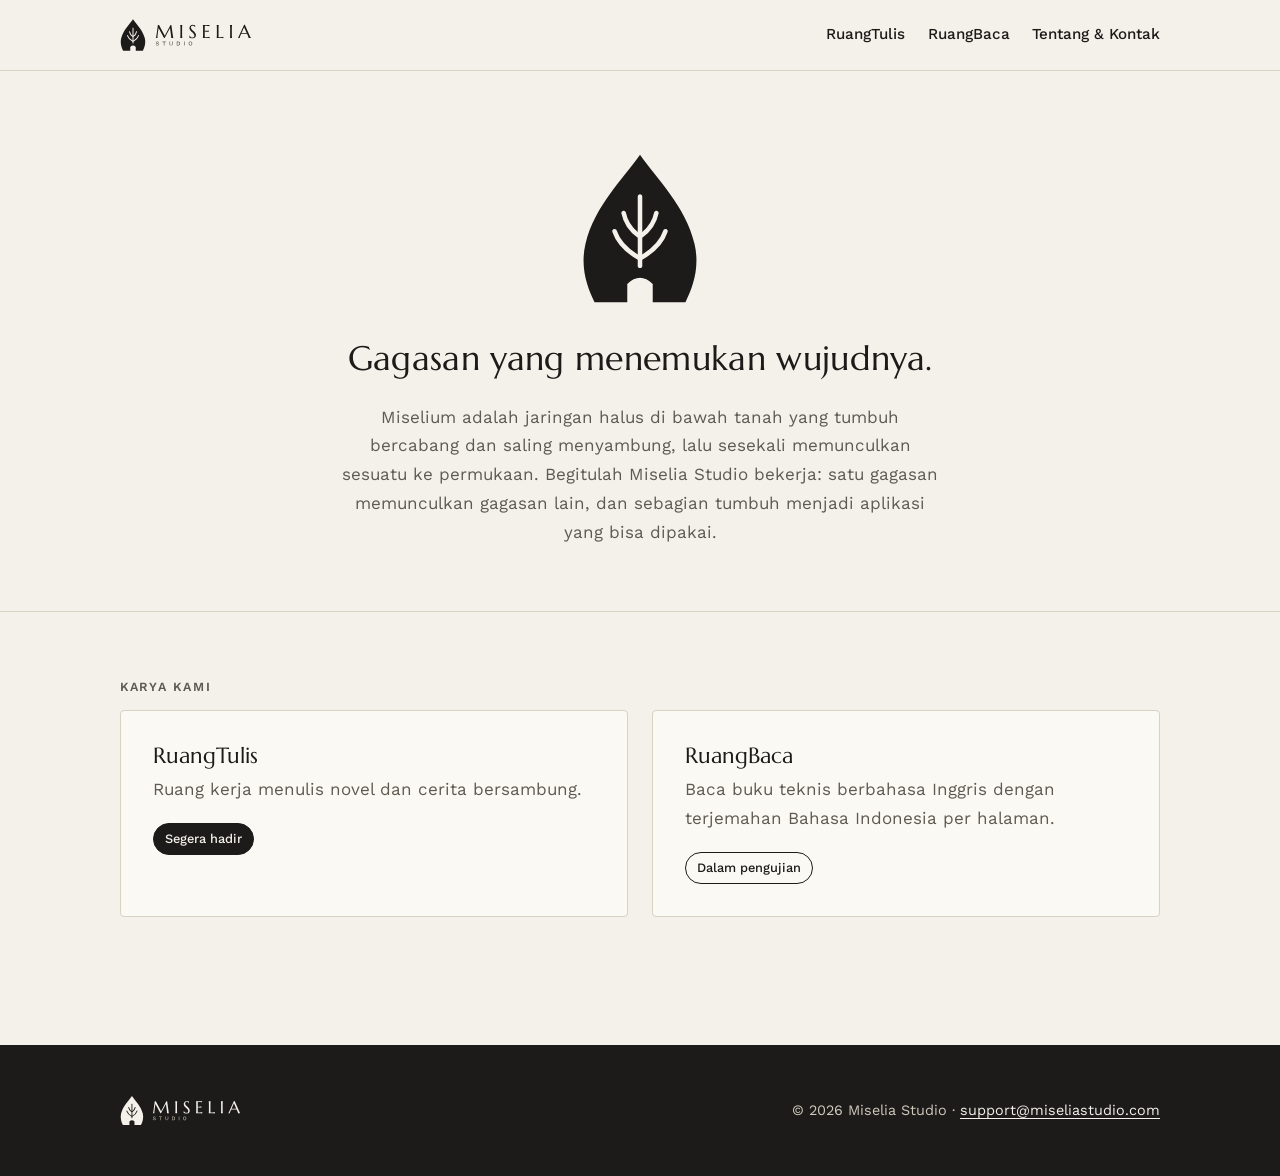
==== index.html @ 18ff838f "Website Miselia Studio (awal) Co-Authored-By: Claude Opus 5.5 <noreply@anthropic.com> Claude-Session" ====
<!DOCTYPE html>
<html lang="id">
<head>
<meta charset="utf-8">
<meta name="viewport" content="width=device-width, initial-scale=1">
<title>Miselia Studio</title>
<meta name="description" content="Studio independen yang membuat aplikasi untuk pengguna berbahasa Indonesia.">
<meta property="og:title" content="Miselia Studio">
<meta property="og:description" content="Studio independen yang membuat aplikasi untuk pengguna berbahasa Indonesia.">
<meta name="theme-color" content="#F4F1EA">
<link rel="icon" type="image/svg+xml" href="assets/logo/miselia-simbol-kecil-hitam.svg">
<link rel="icon" type="image/png" href="assets/logo/miselia-simbol-kecil-hitam.png">
<link rel="preload" href="assets/font/marcellus-latin-400-normal.woff2" as="font" type="font/woff2" crossorigin>
<link rel="stylesheet" href="assets/gaya.css">
</head>
<body>
<header class="kepala"><div class="wadah">
<a class="logo" href="./" aria-label="Miselia Studio, beranda"><img src="assets/logo/miselia-logo-horizontal-hitam.svg" alt="Miselia Studio" width="168" height="48"></a>
<nav class="nav" aria-label="Utama"><a href="ruangtulis/">RuangTulis</a><a href="ruangbaca/">RuangBaca</a><a href="tentang/">Tentang & Kontak</a></nav>
</div></header>
<main>

<section class="pahlawan"><div class="wadah">
<img class="simbol" src="assets/logo/miselia-simbol-hitam.svg" alt="" width="155" height="200">
<h1 class="slogan">Gagasan yang menemukan wujudnya.</h1>
<p class="makna">Miselium adalah jaringan halus di bawah tanah yang tumbuh bercabang dan saling menyambung, lalu sesekali memunculkan sesuatu ke permukaan. Begitulah Miselia Studio bekerja: satu gagasan memunculkan gagasan lain, dan sebagian tumbuh menjadi aplikasi yang bisa dipakai.</p>
</div></section>
<section class="bagian"><div class="wadah">
<p class="label">Karya kami</p>
<div class="kartu-grid">
<a class="kartu" href="ruangtulis/">
<h3>RuangTulis</h3>
<p>Ruang kerja menulis novel dan cerita bersambung.</p>
<span class="lencana gelap">Segera hadir</span>
</a>
<a class="kartu" href="ruangbaca/">
<h3>RuangBaca</h3>
<p>Baca buku teknis berbahasa Inggris dengan terjemahan Bahasa Indonesia per halaman.</p>
<span class="lencana">Dalam pengujian</span>
</a>
</div>
</div></section>

</main>
<footer class="kaki"><div class="wadah">
<img src="assets/logo/miselia-logo-horizontal-putih.svg" alt="Miselia Studio" width="154" height="44">
<p>© 2026 Miselia Studio · <a href="mailto:support@miseliastudio.com">support@miseliastudio.com</a></p>
</div></footer>
</body>
</html>
---- assets/gaya.css ----
@font-face{font-family:"Marcellus";src:url("font/marcellus-latin-400-normal.woff2") format("woff2");font-weight:400;font-display:swap}
@font-face{font-family:"Work Sans";src:url("font/work-sans-latin-400-normal.woff2") format("woff2");font-weight:400;font-display:swap}
@font-face{font-family:"Work Sans";src:url("font/work-sans-latin-500-normal.woff2") format("woff2");font-weight:500;font-display:swap}
@font-face{font-family:"Work Sans";src:url("font/work-sans-latin-600-normal.woff2") format("woff2");font-weight:600;font-display:swap}

:root{
  --arang:#1C1B19; --krem:#F4F1EA; --abu:#5E5A52;
  --krem-tua:#E9E4D8; --garis:#D8D2C4;
  --lebar:68rem;
}
*{box-sizing:border-box}
html{-webkit-text-size-adjust:100%}
body{margin:0;background:var(--krem);color:var(--arang);font:400 1.0625rem/1.7 "Work Sans",system-ui,sans-serif}
img{max-width:100%;height:auto;display:block}
a{color:inherit;text-decoration-thickness:1px;text-underline-offset:.2em}
a:hover{color:var(--abu)}
h1,h2,h3{font-family:"Marcellus",Georgia,serif;font-weight:400;line-height:1.2;margin:0 0 .6em}
h1{font-size:clamp(2.2rem,5vw,3.4rem);letter-spacing:.01em}
h2{font-size:clamp(1.6rem,3.2vw,2.2rem)}
h3{font-size:1.35rem}
p{margin:0 0 1em}
.wadah{max-width:var(--lebar);margin:0 auto;padding:0 1.5rem}
.sempit{max-width:42rem}

/* kepala */
.kepala{border-bottom:1px solid var(--garis)}
.kepala .wadah{display:flex;align-items:center;justify-content:space-between;gap:1rem;padding-top:1rem;padding-bottom:1rem;flex-wrap:wrap}
.kepala .logo img{height:2.4rem;width:auto}
.nav{display:flex;gap:1.4rem;flex-wrap:wrap;font-size:.95rem;font-weight:500}
.nav a{text-decoration:none;padding:.2rem 0;border-bottom:1px solid transparent}
.nav a:hover,.nav a[aria-current=page]{border-color:var(--arang);color:var(--arang)}

/* pahlawan beranda */
.pahlawan{padding:5rem 0 4rem;text-align:center}
.pahlawan .simbol{width:7.5rem;margin:0 auto 2rem}
.pahlawan .slogan{font-family:"Marcellus",Georgia,serif;font-size:clamp(1.5rem,3.4vw,2.1rem);margin:0 auto 1.5rem;max-width:30ch}
.pahlawan .makna{color:var(--abu);max-width:38rem;margin:0 auto}

/* bagian */
.bagian{padding:4rem 0;border-top:1px solid var(--garis)}
.label{font-size:.78rem;letter-spacing:.14em;text-transform:uppercase;color:var(--abu);font-weight:600;margin-bottom:.8rem}
.kartu-grid{display:grid;grid-template-columns:repeat(auto-fit,minmax(18rem,1fr));gap:1.5rem}
.kartu{display:block;text-decoration:none;background:#FBF9F4;border:1px solid var(--garis);border-radius:4px;padding:2rem;transition:border-color .2s,transform .2s}
.kartu:hover{border-color:var(--arang);color:inherit;transform:translateY(-2px)}
.kartu h3{margin-bottom:.4rem}
.kartu p{color:var(--abu);margin-bottom:1.2rem}
.lencana{display:inline-block;font-size:.8rem;font-weight:500;padding:.25rem .7rem;border:1px solid var(--arang);border-radius:999px}
.lencana.gelap{background:var(--arang);color:var(--krem)}
.panah{font-weight:500;font-size:.95rem}

/* halaman produk */
.produk-kepala{padding:4rem 0 3rem}
.produk-kepala .ikon{width:4.5rem;border-radius:22%;margin-bottom:1.5rem}
.produk-kepala .sub{font-size:1.2rem;color:var(--abu);max-width:40rem}
.dua-kolom{display:grid;grid-template-columns:1fr 1fr;gap:3rem}
@media (max-width:760px){.dua-kolom{grid-template-columns:1fr;gap:2rem}}
.daftar{list-style:none;padding:0;margin:0}
.daftar li{padding:.65rem 0 .65rem 1.6rem;border-bottom:1px solid var(--garis);position:relative}
.daftar li::before{content:"";position:absolute;left:0;top:1.35rem;width:.55rem;height:1px;background:var(--arang)}
.info{background:var(--krem-tua);border-radius:4px;padding:1.75rem 2rem}
.info p:last-child{margin-bottom:0}
.harga{font-family:"Marcellus",Georgia,serif;font-size:1.6rem}
.catatan{font-size:.92rem;color:var(--abu)}

/* galeri */
.galeri{display:flex;gap:1rem;overflow-x:auto;scroll-snap-type:x mandatory;padding-bottom:1rem;-webkit-overflow-scrolling:touch}
.galeri img{flex:0 0 auto;width:13.5rem;border-radius:6px;border:1px solid var(--garis);scroll-snap-align:start}
.galeri:focus{outline:2px solid var(--abu);outline-offset:4px}

.tautan-baris{display:flex;flex-wrap:wrap;gap:.75rem;margin-top:1.5rem}
.tombol{display:inline-block;text-decoration:none;font-weight:500;padding:.7rem 1.3rem;border:1px solid var(--arang);border-radius:3px}
.tombol:hover{background:var(--arang);color:var(--krem)}

/* kaki */
.kaki{background:var(--arang);color:var(--krem);padding:3rem 0;margin-top:4rem}
.kaki .wadah{display:flex;justify-content:space-between;align-items:center;gap:1.5rem;flex-wrap:wrap}
.kaki img{height:2.2rem;width:auto}
.kaki p{margin:0;font-size:.9rem;color:#CFC9BC}
.kaki a{color:var(--krem)}
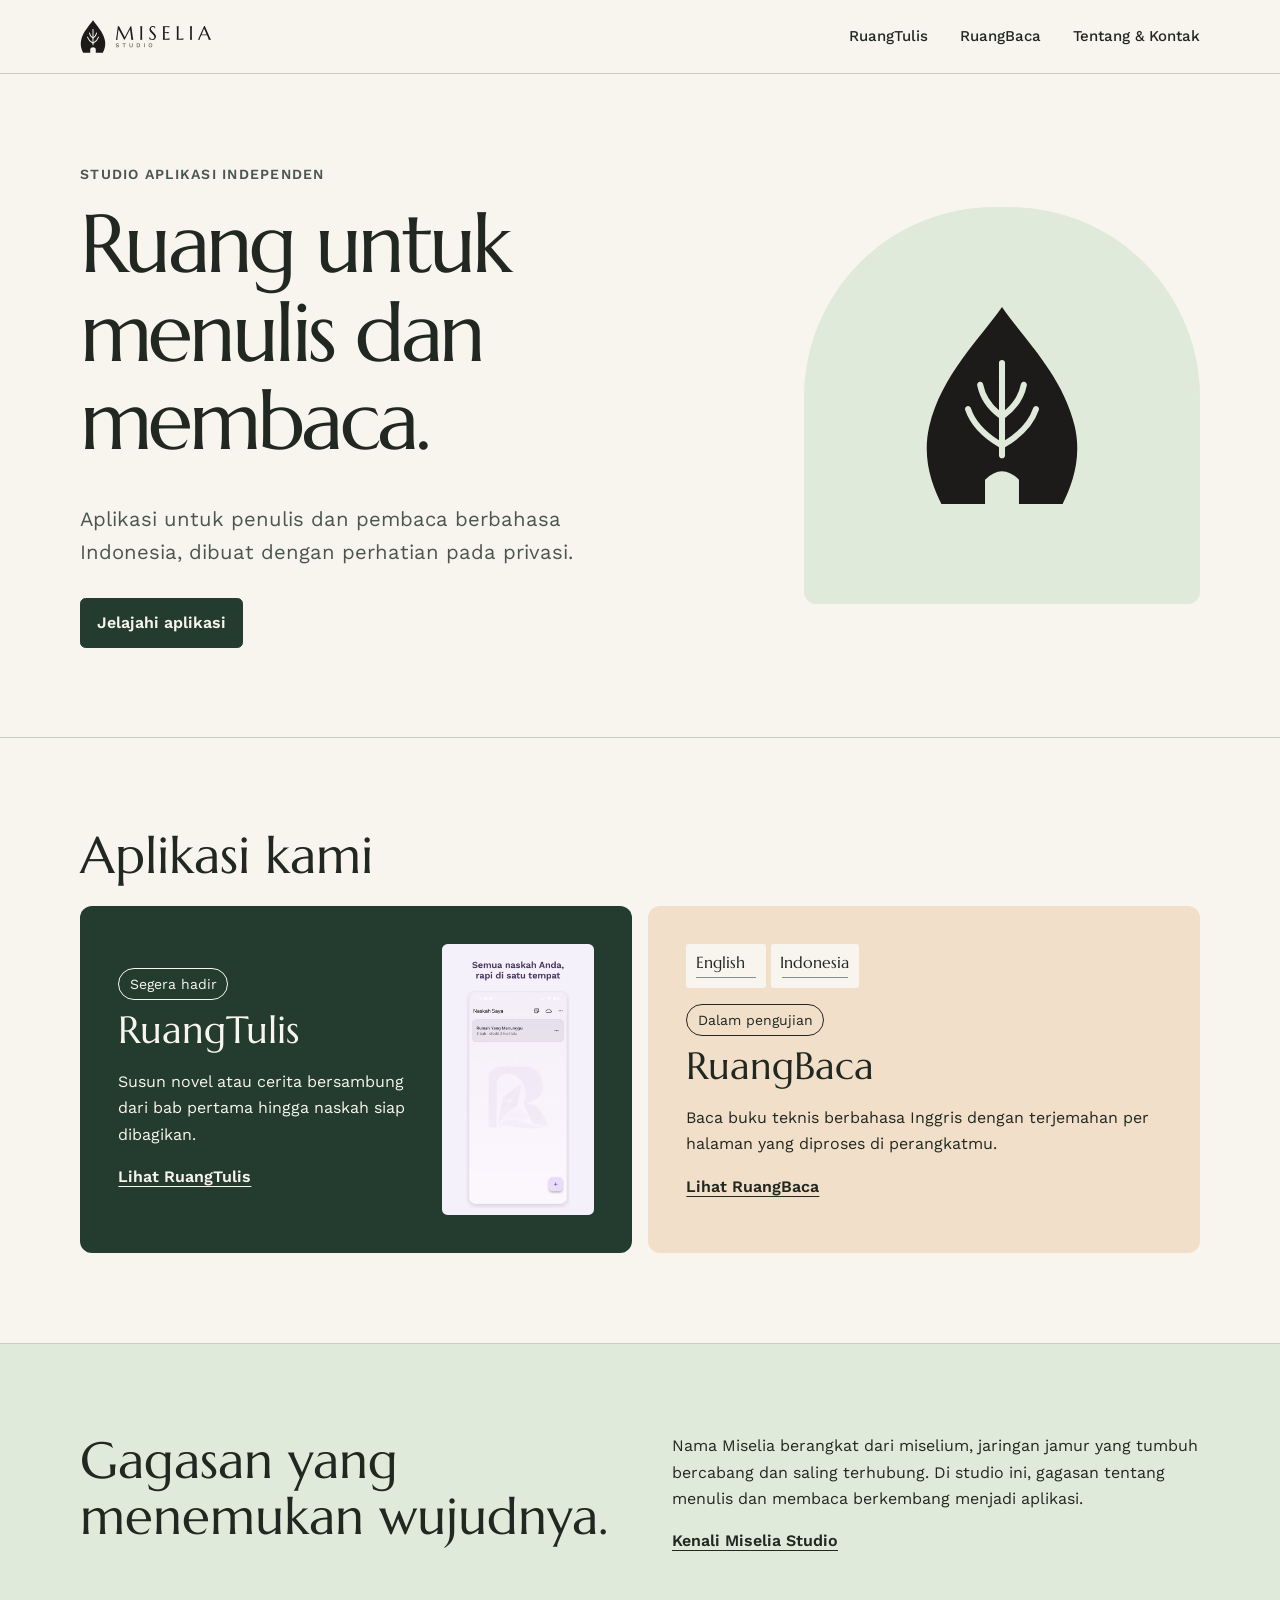
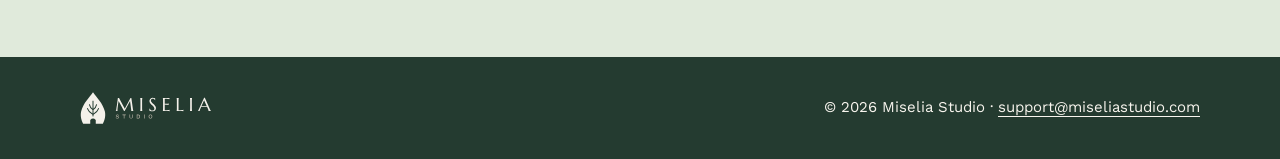
==== commit 1f6834ba: "Redesign Miselia Studio website" ====
--- a/index.html
+++ b/index.html
@@ -7,39 +7,71 @@
 <meta name="description" content="Studio independen yang membuat aplikasi untuk pengguna berbahasa Indonesia.">
 <meta property="og:title" content="Miselia Studio">
 <meta property="og:description" content="Studio independen yang membuat aplikasi untuk pengguna berbahasa Indonesia.">
-<meta name="theme-color" content="#F4F1EA">
+<link rel="canonical" href="https://miseliastudio.com/">
+<meta property="og:url" content="https://miseliastudio.com/">
+<meta name="theme-color" content="#f8f5ee">
 <link rel="icon" type="image/svg+xml" href="assets/logo/miselia-simbol-kecil-hitam.svg">
 <link rel="icon" type="image/png" href="assets/logo/miselia-simbol-kecil-hitam.png">
 <link rel="preload" href="assets/font/marcellus-latin-400-normal.woff2" as="font" type="font/woff2" crossorigin>
 <link rel="stylesheet" href="assets/gaya.css">
 </head>
 <body>
+<a class="lewati" href="#konten">Langsung ke konten</a>
 <header class="kepala"><div class="wadah">
 <a class="logo" href="./" aria-label="Miselia Studio, beranda"><img src="assets/logo/miselia-logo-horizontal-hitam.svg" alt="Miselia Studio" width="168" height="48"></a>
-<nav class="nav" aria-label="Utama"><a href="ruangtulis/">RuangTulis</a><a href="ruangbaca/">RuangBaca</a><a href="tentang/">Tentang & Kontak</a></nav>
+<nav class="nav" aria-label="Utama"><a href="ruangtulis/">RuangTulis</a><a href="ruangbaca/">RuangBaca</a><a href="tentang/">Tentang &amp; Kontak</a></nav>
 </div></header>
-<main>
+<main id="konten" tabindex="-1">
 
-<section class="pahlawan"><div class="wadah">
-<img class="simbol" src="assets/logo/miselia-simbol-hitam.svg" alt="" width="155" height="200">
-<h1 class="slogan">Gagasan yang menemukan wujudnya.</h1>
-<p class="makna">Miselium adalah jaringan halus di bawah tanah yang tumbuh bercabang dan saling menyambung, lalu sesekali memunculkan sesuatu ke permukaan. Begitulah Miselia Studio bekerja: satu gagasan memunculkan gagasan lain, dan sebagian tumbuh menjadi aplikasi yang bisa dipakai.</p>
-</div></section>
-<section class="bagian"><div class="wadah">
-<p class="label">Karya kami</p>
-<div class="kartu-grid">
-<a class="kartu" href="ruangtulis/">
-<h3>RuangTulis</h3>
-<p>Ruang kerja menulis novel dan cerita bersambung.</p>
-<span class="lencana gelap">Segera hadir</span>
-</a>
-<a class="kartu" href="ruangbaca/">
-<h3>RuangBaca</h3>
-<p>Baca buku teknis berbahasa Inggris dengan terjemahan Bahasa Indonesia per halaman.</p>
-<span class="lencana">Dalam pengujian</span>
-</a>
-</div>
-</div></section>
+<section class="pahlawan beranda">
+  <div class="wadah pembuka">
+    <div>
+      <p class="label">Studio aplikasi independen</p>
+      <h1>Ruang untuk<br class="jeda"> menulis dan membaca.</h1>
+      <p class="sub">Aplikasi untuk penulis dan pembaca berbahasa Indonesia, dibuat dengan perhatian pada privasi.</p>
+      <a class="tombol utama" href="#aplikasi">Jelajahi aplikasi</a>
+    </div>
+    <div class="bidang-merek" aria-hidden="true">
+      <img src="assets/logo/miselia-simbol-hitam.svg" alt="" width="155" height="200">
+    </div>
+  </div>
+</section>
+
+<section class="bagian" id="aplikasi" aria-labelledby="judul-aplikasi">
+  <div class="wadah">
+    <h2 id="judul-aplikasi">Aplikasi kami</h2>
+    <div class="kartu-grid">
+      <article class="kartu kartu-tulis">
+        <div>
+          <span class="lencana">Segera hadir</span>
+          <h3>RuangTulis</h3>
+          <p>Susun novel atau cerita bersambung dari bab pertama hingga naskah siap dibagikan.</p>
+          <a class="tautan-teks" href="ruangtulis/">Lihat RuangTulis</a>
+        </div>
+        <img src="assets/img/ruangtulis/layar-1.webp" alt="Pratinjau aplikasi RuangTulis" width="540" height="960" loading="lazy">
+      </article>
+      <article class="kartu kartu-baca">
+        <div class="ilustrasi-baca" aria-hidden="true">
+          <span>English</span><span>Indonesia</span>
+        </div>
+        <span class="lencana">Dalam pengujian</span>
+        <h3>RuangBaca</h3>
+        <p>Baca buku teknis berbahasa Inggris dengan terjemahan per halaman yang diproses di perangkatmu.</p>
+        <a class="tautan-teks" href="ruangbaca/">Lihat RuangBaca</a>
+      </article>
+    </div>
+  </div>
+</section>
+
+<section class="bagian ringkasan">
+  <div class="wadah dua-kolom">
+    <h2>Gagasan yang menemukan wujudnya.</h2>
+    <div>
+      <p>Nama Miselia berangkat dari miselium, jaringan jamur yang tumbuh bercabang dan saling terhubung. Di studio ini, gagasan tentang menulis dan membaca berkembang menjadi aplikasi.</p>
+      <a class="tautan-teks" href="tentang/">Kenali Miselia Studio</a>
+    </div>
+  </div>
+</section>
 
 </main>
 <footer class="kaki"><div class="wadah">
--- a/assets/gaya.css
+++ b/assets/gaya.css
@@ -3,77 +3,138 @@
 @font-face{font-family:"Work Sans";src:url("font/work-sans-latin-500-normal.woff2") format("woff2");font-weight:500;font-display:swap}
 @font-face{font-family:"Work Sans";src:url("font/work-sans-latin-600-normal.woff2") format("woff2");font-weight:600;font-display:swap}
 
-:root{
-  --arang:#1C1B19; --krem:#F4F1EA; --abu:#5E5A52;
-  --krem-tua:#E9E4D8; --garis:#D8D2C4;
-  --lebar:68rem;
+:root {
+  --tinta: #212821;
+  --kertas: #f8f5ee;
+  --redup: #4b574e;
+  --garis: #c9cec4;
+  --hijau: #243b30;
+  --daun: #e0eadb;
+  --pasir: #f1dfc9;
+  --lebar: 76rem;
 }
-*{box-sizing:border-box}
-html{-webkit-text-size-adjust:100%}
-body{margin:0;background:var(--krem);color:var(--arang);font:400 1.0625rem/1.7 "Work Sans",system-ui,sans-serif}
-img{max-width:100%;height:auto;display:block}
-a{color:inherit;text-decoration-thickness:1px;text-underline-offset:.2em}
-a:hover{color:var(--abu)}
-h1,h2,h3{font-family:"Marcellus",Georgia,serif;font-weight:400;line-height:1.2;margin:0 0 .6em}
-h1{font-size:clamp(2.2rem,5vw,3.4rem);letter-spacing:.01em}
-h2{font-size:clamp(1.6rem,3.2vw,2.2rem)}
-h3{font-size:1.35rem}
-p{margin:0 0 1em}
-.wadah{max-width:var(--lebar);margin:0 auto;padding:0 1.5rem}
-.sempit{max-width:42rem}
 
-/* kepala */
-.kepala{border-bottom:1px solid var(--garis)}
-.kepala .wadah{display:flex;align-items:center;justify-content:space-between;gap:1rem;padding-top:1rem;padding-bottom:1rem;flex-wrap:wrap}
-.kepala .logo img{height:2.4rem;width:auto}
-.nav{display:flex;gap:1.4rem;flex-wrap:wrap;font-size:.95rem;font-weight:500}
-.nav a{text-decoration:none;padding:.2rem 0;border-bottom:1px solid transparent}
-.nav a:hover,.nav a[aria-current=page]{border-color:var(--arang);color:var(--arang)}
+* { box-sizing: border-box; }
+body {
+  margin: 0;
+  background: var(--kertas);
+  color: var(--tinta);
+  font: 400 1rem/1.65 "Work Sans", system-ui, sans-serif;
+}
+img { display: block; max-width: 100%; height: auto; }
+a { color: inherit; text-underline-offset: .25em; }
+:focus-visible { outline: 3px solid #986119; outline-offset: 4px; }
+h1, h2, h3 {
+  margin: 0 0 .45em;
+  font: 400 1em/1.08 "Marcellus", Georgia, serif;
+}
+h1 { font-size: clamp(2.75rem, 6.4vw, 6rem); }
+h2 { font-size: clamp(2.15rem, 4vw, 3.5rem); }
+h3 { font-size: clamp(1.8rem, 3vw, 2.55rem); }
+p { margin: 0 0 1em; }
+.wadah { max-width: var(--lebar); margin-inline: auto; padding-inline: clamp(1rem, 4vw, 3rem); }
+.sempit { max-width: 52rem; }
+.lewati {
+  position: absolute;
+  z-index: 1;
+  top: 1rem;
+  left: 1rem;
+  transform: translateY(-200%);
+  background: var(--hijau);
+  color: white;
+  padding: .65rem 1rem;
+}
+.lewati:focus { transform: none; }
 
-/* pahlawan beranda */
-.pahlawan{padding:5rem 0 4rem;text-align:center}
-.pahlawan .simbol{width:7.5rem;margin:0 auto 2rem}
-.pahlawan .slogan{font-family:"Marcellus",Georgia,serif;font-size:clamp(1.5rem,3.4vw,2.1rem);margin:0 auto 1.5rem;max-width:30ch}
-.pahlawan .makna{color:var(--abu);max-width:38rem;margin:0 auto}
+.kepala { border-bottom: 1px solid var(--garis); }
+.kepala .wadah, .kaki .wadah, .nav {
+  display: flex;
+  align-items: center;
+  flex-wrap: wrap;
+}
+.kepala .wadah, .kaki .wadah { justify-content: space-between; gap: .5rem 2rem; }
+.kepala .wadah { padding-block: .85rem; }
+.kepala .logo img, .kaki img { width: auto; height: 2.4rem; }
+.nav { gap: 0 clamp(.85rem, 3vw, 2rem); font-size: .9375rem; font-weight: 500; }
+.nav a { padding-block: .65rem; text-decoration: none; }
+.nav a:hover, .nav a[aria-current="page"] { text-decoration: underline; }
 
-/* bagian */
-.bagian{padding:4rem 0;border-top:1px solid var(--garis)}
-.label{font-size:.78rem;letter-spacing:.14em;text-transform:uppercase;color:var(--abu);font-weight:600;margin-bottom:.8rem}
-.kartu-grid{display:grid;grid-template-columns:repeat(auto-fit,minmax(18rem,1fr));gap:1.5rem}
-.kartu{display:block;text-decoration:none;background:#FBF9F4;border:1px solid var(--garis);border-radius:4px;padding:2rem;transition:border-color .2s,transform .2s}
-.kartu:hover{border-color:var(--arang);color:inherit;transform:translateY(-2px)}
-.kartu h3{margin-bottom:.4rem}
-.kartu p{color:var(--abu);margin-bottom:1.2rem}
-.lencana{display:inline-block;font-size:.8rem;font-weight:500;padding:.25rem .7rem;border:1px solid var(--arang);border-radius:999px}
-.lencana.gelap{background:var(--arang);color:var(--krem)}
-.panah{font-weight:500;font-size:.95rem}
+.pahlawan, .produk-kepala, .bagian { padding-block: clamp(2.5rem, 7vw, 6rem); }
+.bagian { border-top: 1px solid var(--garis); }
+.pembuka, .dua-kolom, .kartu-grid {
+  display: grid;
+  grid-template-columns: repeat(2, minmax(0, 1fr));
+  gap: clamp(1.25rem, 5vw, 5rem);
+}
+.pembuka { align-items: center; grid-template-columns: 1.25fr .75fr; }
+.beranda h1 { letter-spacing: -.045em; }
+.sub, .makna { max-width: 42ch; color: var(--redup); font-size: clamp(1.08rem, 2vw, 1.27rem); }
+.produk-kepala p { max-width: 66ch; }
+.produk-kepala:nth-child(1) { background: var(--daun); }
+.bidang-merek {
+  display: grid;
+  place-items: center;
+  min-height: clamp(15rem, 31vw, 26rem);
+  border-radius: 48% 48% .75rem .75rem;
+  background: var(--daun);
+}
+.bidang-merek img { width: clamp(5rem, 13vw, 10rem); }
+.label { font-size: .875rem; font-weight: 600; letter-spacing: .09em; text-transform: uppercase; color: var(--redup); }
+.beranda .tombol { margin-top: .5rem; }
+.kartu-grid { gap: 1rem; }
+.kartu {
+  position: relative;
+  min-width: 0;
+  border-radius: .75rem;
+  padding: clamp(1.25rem, 3vw, 2.5rem);
+}
+.kartu h3 { margin-top: .65rem; }
+.kartu-tulis { background: var(--hijau); color: var(--kertas); display: grid; grid-template-columns: 1fr minmax(5rem, 32%); gap: 1rem; align-items: center; }
+.kartu-tulis img { width: 100%; border-radius: .35rem; }
+.kartu-baca { background: var(--pasir); }
+.ilustrasi-baca { display: flex; gap: .28rem; margin-bottom: 1rem; }
+.ilustrasi-baca span {
+  min-width: 5rem;
+  padding: .45rem .6rem 1.05rem;
+  font: 1rem "Marcellus", Georgia, serif;
+  background: repeating-linear-gradient(transparent 0 4px, #839186 4px 5px) center bottom .45rem / 75% .5rem no-repeat, var(--kertas);
+  border-radius: .15rem;
+}
+.lencana { display: inline-block; padding: .2rem .65rem; border: 1px solid currentColor; border-radius: 100vw; font-size: .875rem; }
+.tautan-teks { font-weight: 600; }
+a:hover { text-decoration-thickness: 2px; }
+.ringkasan { background: var(--daun); }
 
-/* halaman produk */
-.produk-kepala{padding:4rem 0 3rem}
-.produk-kepala .ikon{width:4.5rem;border-radius:22%;margin-bottom:1.5rem}
-.produk-kepala .sub{font-size:1.2rem;color:var(--abu);max-width:40rem}
-.dua-kolom{display:grid;grid-template-columns:1fr 1fr;gap:3rem}
-@media (max-width:760px){.dua-kolom{grid-template-columns:1fr;gap:2rem}}
-.daftar{list-style:none;padding:0;margin:0}
-.daftar li{padding:.65rem 0 .65rem 1.6rem;border-bottom:1px solid var(--garis);position:relative}
-.daftar li::before{content:"";position:absolute;left:0;top:1.35rem;width:.55rem;height:1px;background:var(--arang)}
-.info{background:var(--krem-tua);border-radius:4px;padding:1.75rem 2rem}
-.info p:last-child{margin-bottom:0}
-.harga{font-family:"Marcellus",Georgia,serif;font-size:1.6rem}
-.catatan{font-size:.92rem;color:var(--abu)}
+.ikon { width: 4.5rem; border-radius: 22%; margin-bottom: 1rem; }
+.daftar { padding-left: 1.15rem; margin: 0; }
+.daftar li { padding: .5rem 0; }
+.daftar li + li { border-top: 1px solid var(--garis); }
+.info { padding: 1.4rem; margin-top: 1.5rem; background: var(--pasir); border-radius: .5rem; }
+.info p:last-child { margin-bottom: 0; }
+.harga { font: 1.8rem "Marcellus", Georgia, serif; }
+.galeri { display: grid; grid-template-columns: repeat(auto-fit, minmax(min(100%, 10rem), 1fr)); gap: 1rem; align-items: start; }
+.galeri img { width: 100%; border: 1px solid var(--garis); border-radius: .5rem; }
 
-/* galeri */
-.galeri{display:flex;gap:1rem;overflow-x:auto;scroll-snap-type:x mandatory;padding-bottom:1rem;-webkit-overflow-scrolling:touch}
-.galeri img{flex:0 0 auto;width:13.5rem;border-radius:6px;border:1px solid var(--garis);scroll-snap-align:start}
-.galeri:focus{outline:2px solid var(--abu);outline-offset:4px}
+.tautan-baris { display: flex; flex-wrap: wrap; gap: .75rem; margin-top: 1.25rem; }
+.tombol {
+  display: inline-block;
+  max-width: 100%;
+  overflow-wrap: anywhere;
+  padding: .66rem 1rem;
+  border: 1px solid var(--hijau);
+  border-radius: .35rem;
+  color: var(--hijau);
+  text-decoration: none;
+  font-weight: 600;
+}
+.tombol.utama { background: var(--hijau); color: var(--kertas); }
+.tombol:hover { text-decoration: underline; }
+.kaki { background: var(--hijau); color: var(--kertas); padding-block: 2rem; }
+.kaki p { margin: 0; font-size: .9375rem; }
 
-.tautan-baris{display:flex;flex-wrap:wrap;gap:.75rem;margin-top:1.5rem}
-.tombol{display:inline-block;text-decoration:none;font-weight:500;padding:.7rem 1.3rem;border:1px solid var(--arang);border-radius:3px}
-.tombol:hover{background:var(--arang);color:var(--krem)}
-
-/* kaki */
-.kaki{background:var(--arang);color:var(--krem);padding:3rem 0;margin-top:4rem}
-.kaki .wadah{display:flex;justify-content:space-between;align-items:center;gap:1.5rem;flex-wrap:wrap}
-.kaki img{height:2.2rem;width:auto}
-.kaki p{margin:0;font-size:.9rem;color:#CFC9BC}
-.kaki a{color:var(--krem)}
+@media (max-width: 48rem) {
+  .pembuka, .dua-kolom, .kartu-grid { grid-template-columns: 1fr; }
+  .jeda { display: none; }
+  .bidang-merek { min-height: 12rem; }
+  .galeri { grid-template-columns: repeat(2, minmax(0, 1fr)); }
+}
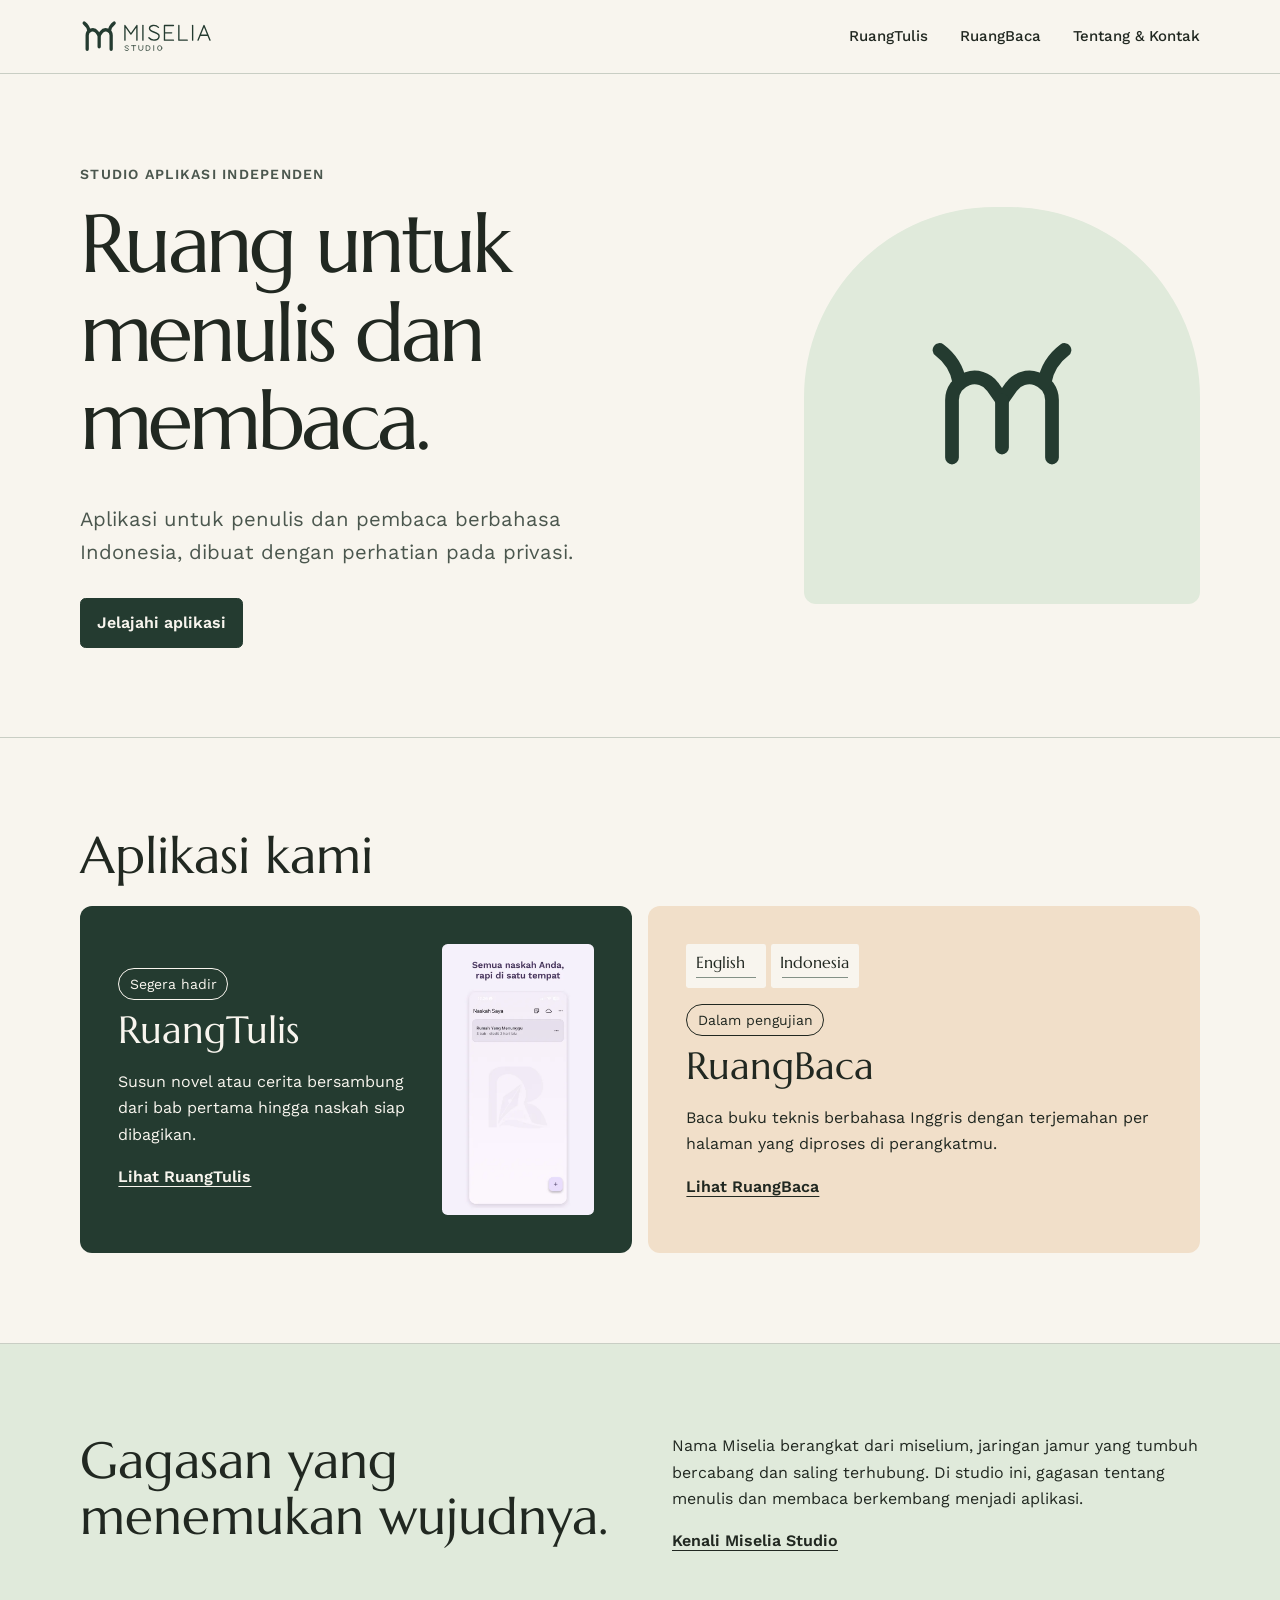
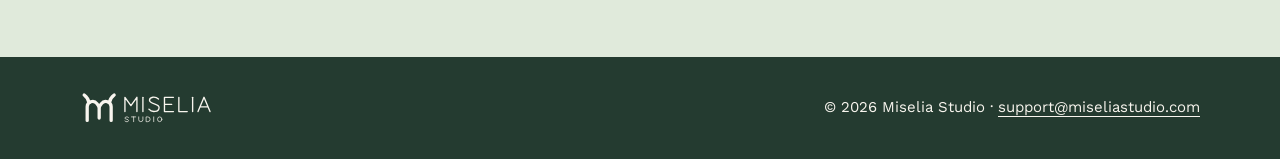
==== commit b3640515: "Redesign Miselia Studio logo" ====
--- a/index.html
+++ b/index.html
@@ -18,7 +18,7 @@
 <body>
 <a class="lewati" href="#konten">Langsung ke konten</a>
 <header class="kepala"><div class="wadah">
-<a class="logo" href="./" aria-label="Miselia Studio, beranda"><img src="assets/logo/miselia-logo-horizontal-hitam.svg" alt="Miselia Studio" width="168" height="48"></a>
+<a class="logo" href="./" aria-label="Miselia Studio, beranda"><img src="assets/logo/miselia-logo-horizontal-hitam.svg" alt="Miselia Studio" width="222" height="64"></a>
 <nav class="nav" aria-label="Utama"><a href="ruangtulis/">RuangTulis</a><a href="ruangbaca/">RuangBaca</a><a href="tentang/">Tentang &amp; Kontak</a></nav>
 </div></header>
 <main id="konten" tabindex="-1">
@@ -32,7 +32,7 @@
       <a class="tombol utama" href="#aplikasi">Jelajahi aplikasi</a>
     </div>
     <div class="bidang-merek" aria-hidden="true">
-      <img src="assets/logo/miselia-simbol-hitam.svg" alt="" width="155" height="200">
+      <img src="assets/logo/miselia-simbol-hitam.svg" alt="" width="64" height="64">
     </div>
   </div>
 </section>
@@ -75,7 +75,7 @@
 
 </main>
 <footer class="kaki"><div class="wadah">
-<img src="assets/logo/miselia-logo-horizontal-putih.svg" alt="Miselia Studio" width="154" height="44">
+<img src="assets/logo/miselia-logo-horizontal-putih.svg" alt="Miselia Studio" width="222" height="64">
 <p>© 2026 Miselia Studio · <a href="mailto:support@miseliastudio.com">support@miseliastudio.com</a></p>
 </div></footer>
 </body>
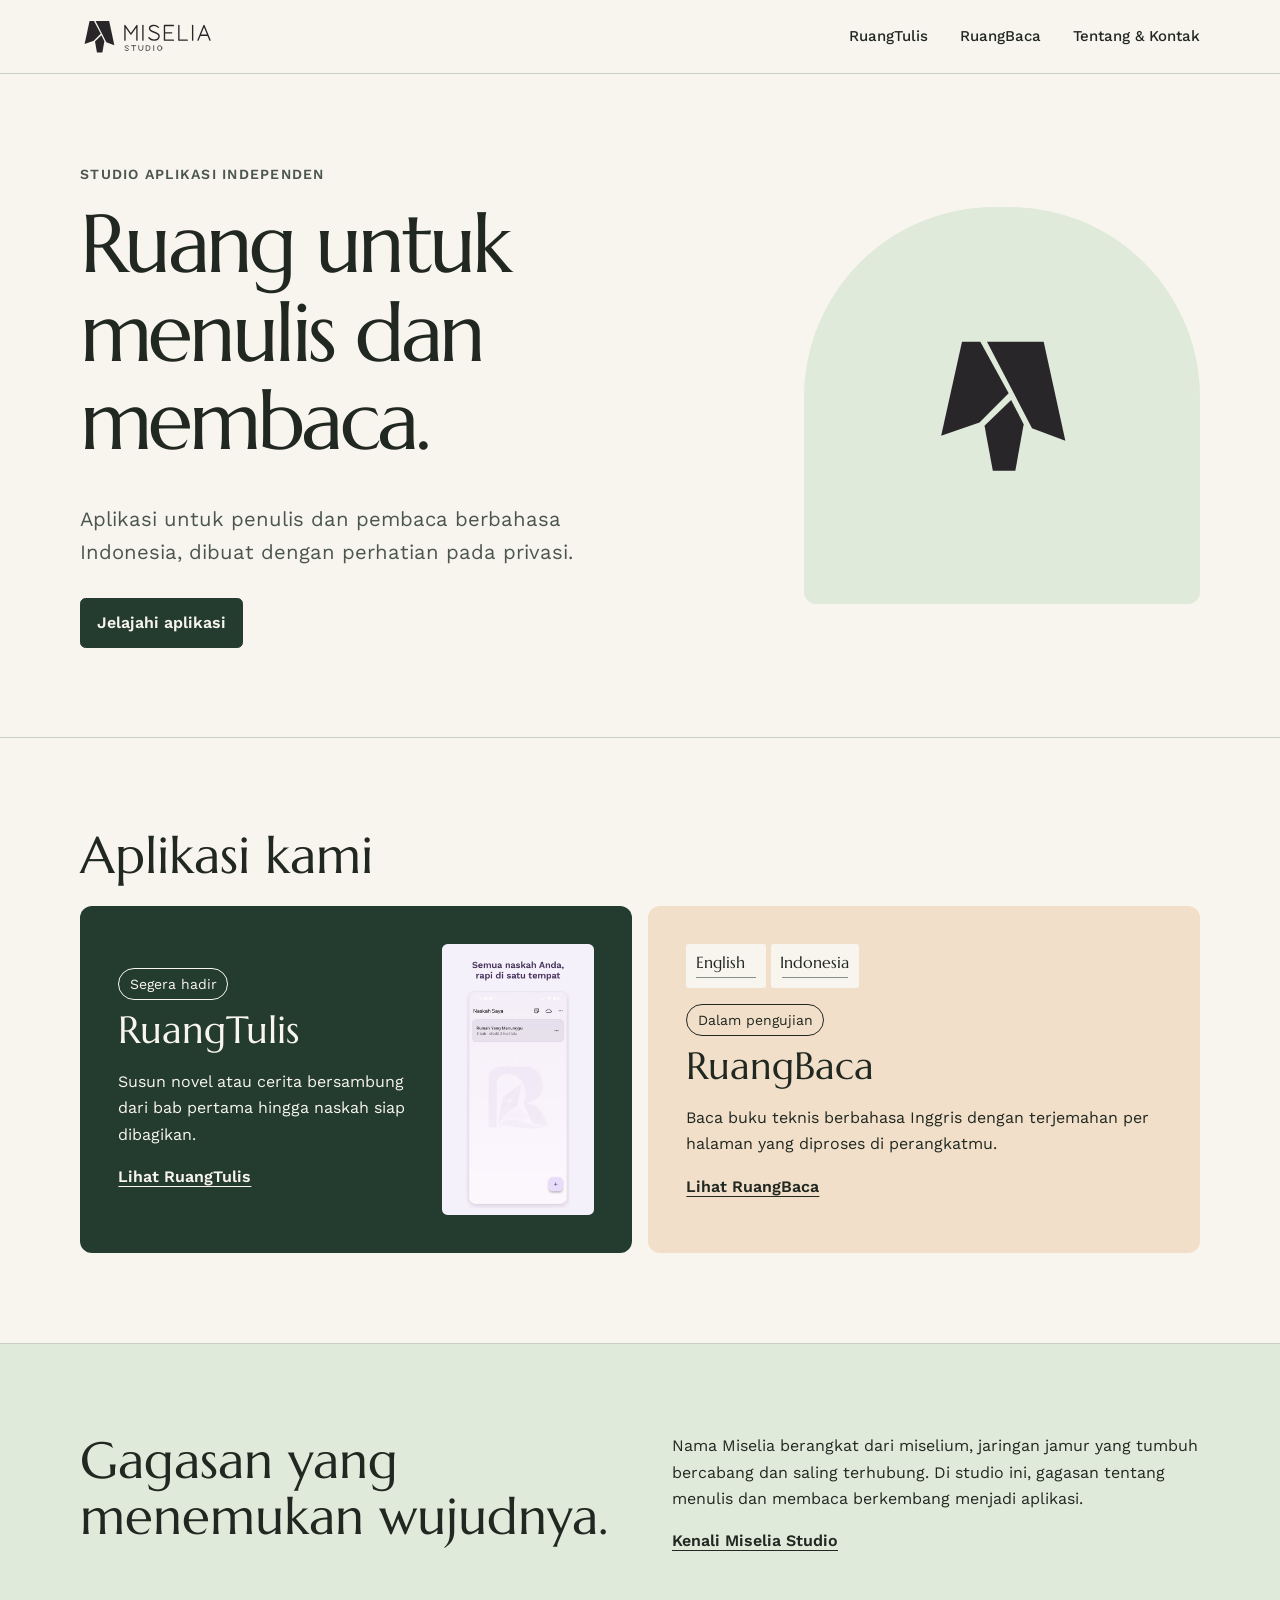
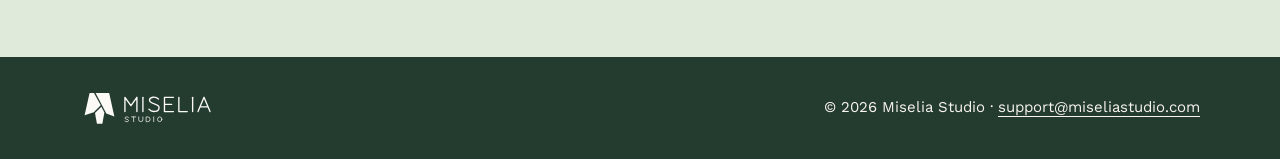
==== commit 0ef6a8d8: "Apply Tunas logo to Miselia Studio website" ====
--- a/index.html
+++ b/index.html
@@ -10,8 +10,8 @@
 <link rel="canonical" href="https://miseliastudio.com/">
 <meta property="og:url" content="https://miseliastudio.com/">
 <meta name="theme-color" content="#f8f5ee">
-<link rel="icon" type="image/svg+xml" href="assets/logo/miselia-simbol-kecil-hitam.svg">
-<link rel="icon" type="image/png" href="assets/logo/miselia-simbol-kecil-hitam.png">
+<link rel="icon" type="image/svg+xml" href="assets/logo/miselia-simbol-kecil-hitam.svg?v=tunas">
+<link rel="icon" type="image/png" href="assets/logo/miselia-simbol-kecil-hitam.png?v=tunas">
 <link rel="preload" href="assets/font/marcellus-latin-400-normal.woff2" as="font" type="font/woff2" crossorigin>
 <link rel="stylesheet" href="assets/gaya.css">
 </head>
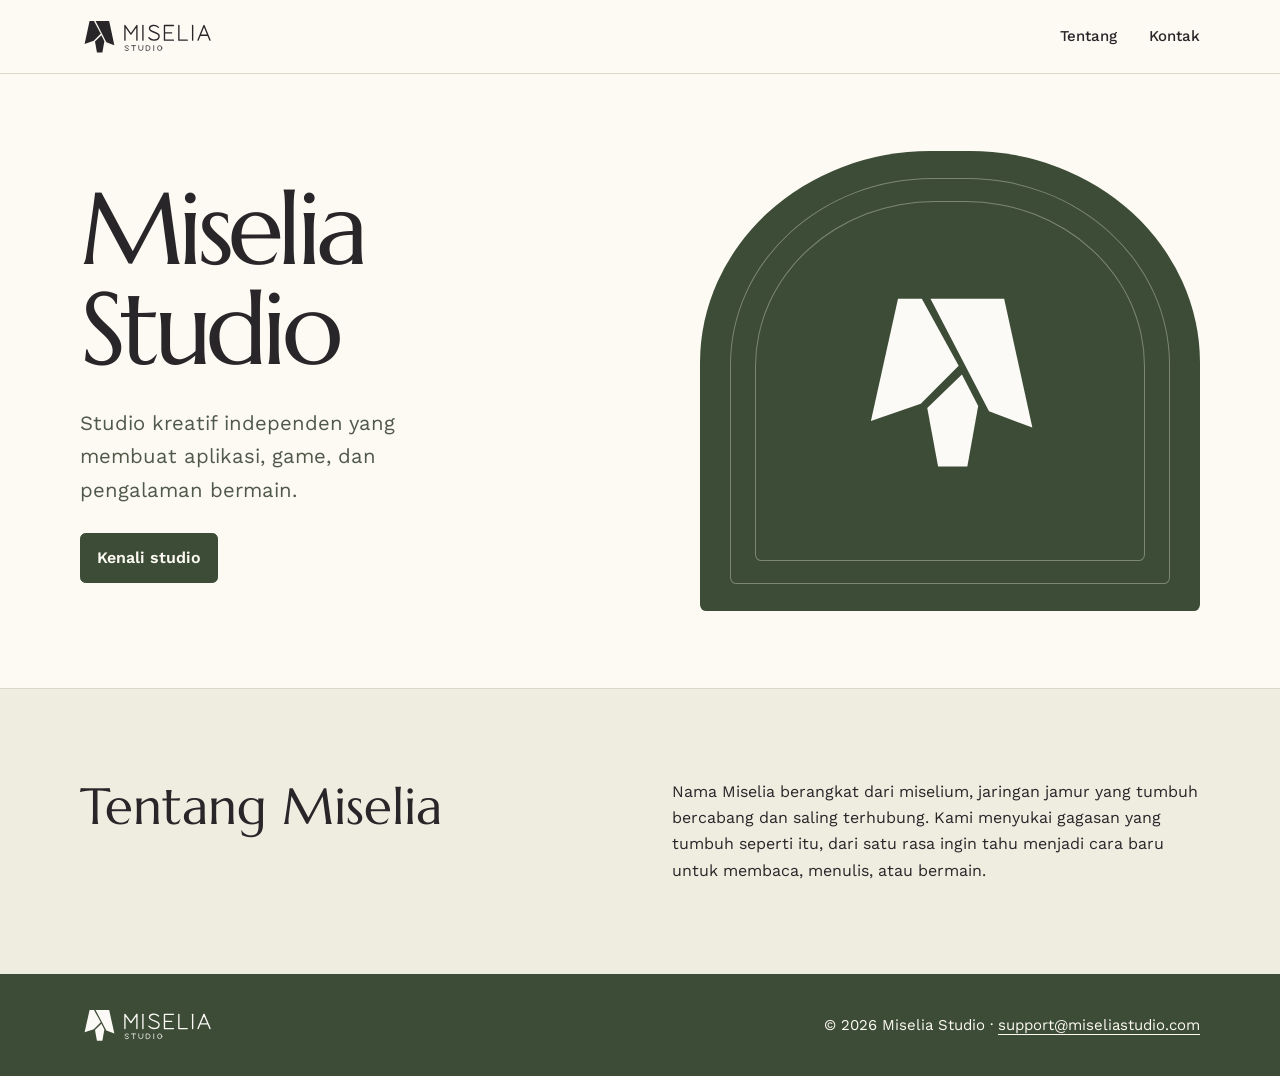
==== commit 8ca0b1f5: "Redesign Miselia Studio homepage around the studio" ====
--- a/index.html
+++ b/index.html
@@ -4,78 +4,50 @@
 <meta charset="utf-8">
 <meta name="viewport" content="width=device-width, initial-scale=1">
 <title>Miselia Studio</title>
-<meta name="description" content="Studio independen yang membuat aplikasi untuk pengguna berbahasa Indonesia.">
+<meta name="description" content="Studio kreatif independen yang membuat aplikasi, game, dan pengalaman bermain.">
 <meta property="og:title" content="Miselia Studio">
-<meta property="og:description" content="Studio independen yang membuat aplikasi untuk pengguna berbahasa Indonesia.">
+<meta property="og:description" content="Studio kreatif independen yang membuat aplikasi, game, dan pengalaman bermain.">
 <link rel="canonical" href="https://miseliastudio.com/">
 <meta property="og:url" content="https://miseliastudio.com/">
 <meta name="theme-color" content="#f8f5ee">
-<link rel="icon" type="image/svg+xml" href="assets/logo/miselia-simbol-kecil-hitam.svg?v=tunas">
-<link rel="icon" type="image/png" href="assets/logo/miselia-simbol-kecil-hitam.png?v=tunas">
+<link rel="icon" type="image/svg+xml" href="assets/logo/miselia-tunas-180-favicon.svg">
+<link rel="icon" type="image/png" href="assets/logo/miselia-tunas-180-favicon.png">
 <link rel="preload" href="assets/font/marcellus-latin-400-normal.woff2" as="font" type="font/woff2" crossorigin>
 <link rel="stylesheet" href="assets/gaya.css">
 </head>
-<body>
+<body class="laman-studio">
 <a class="lewati" href="#konten">Langsung ke konten</a>
 <header class="kepala"><div class="wadah">
-<a class="logo" href="./" aria-label="Miselia Studio, beranda"><img src="assets/logo/miselia-logo-horizontal-hitam.svg" alt="Miselia Studio" width="222" height="64"></a>
-<nav class="nav" aria-label="Utama"><a href="ruangtulis/">RuangTulis</a><a href="ruangbaca/">RuangBaca</a><a href="tentang/">Tentang &amp; Kontak</a></nav>
+<a class="logo" href="./" aria-label="Miselia Studio, beranda"><img src="assets/logo/miselia-tunas-180-horizontal-arang.svg" alt="Miselia Studio" width="222" height="64"></a>
+<nav class="nav" aria-label="Utama"><a href="tentang/">Tentang</a><a href="tentang/#kontak">Kontak</a></nav>
 </div></header>
 <main id="konten" tabindex="-1">
 
 <section class="pahlawan beranda">
   <div class="wadah pembuka">
     <div>
-      <p class="label">Studio aplikasi independen</p>
-      <h1>Ruang untuk<br class="jeda"> menulis dan membaca.</h1>
-      <p class="sub">Aplikasi untuk penulis dan pembaca berbahasa Indonesia, dibuat dengan perhatian pada privasi.</p>
-      <a class="tombol utama" href="#aplikasi">Jelajahi aplikasi</a>
+      <h1>Miselia Studio</h1>
+      <p class="sub">Studio kreatif independen yang membuat aplikasi, game, dan pengalaman bermain.</p>
+      <a class="tombol utama" href="tentang/">Kenali studio</a>
     </div>
     <div class="bidang-merek" aria-hidden="true">
-      <img src="assets/logo/miselia-simbol-hitam.svg" alt="" width="64" height="64">
-    </div>
-  </div>
-</section>
-
-<section class="bagian" id="aplikasi" aria-labelledby="judul-aplikasi">
-  <div class="wadah">
-    <h2 id="judul-aplikasi">Aplikasi kami</h2>
-    <div class="kartu-grid">
-      <article class="kartu kartu-tulis">
-        <div>
-          <span class="lencana">Segera hadir</span>
-          <h3>RuangTulis</h3>
-          <p>Susun novel atau cerita bersambung dari bab pertama hingga naskah siap dibagikan.</p>
-          <a class="tautan-teks" href="ruangtulis/">Lihat RuangTulis</a>
-        </div>
-        <img src="assets/img/ruangtulis/layar-1.webp" alt="Pratinjau aplikasi RuangTulis" width="540" height="960" loading="lazy">
-      </article>
-      <article class="kartu kartu-baca">
-        <div class="ilustrasi-baca" aria-hidden="true">
-          <span>English</span><span>Indonesia</span>
-        </div>
-        <span class="lencana">Dalam pengujian</span>
-        <h3>RuangBaca</h3>
-        <p>Baca buku teknis berbahasa Inggris dengan terjemahan per halaman yang diproses di perangkatmu.</p>
-        <a class="tautan-teks" href="ruangbaca/">Lihat RuangBaca</a>
-      </article>
+      <img src="assets/logo/miselia-tunas-180-simbol-gading.svg" alt="" width="64" height="64">
     </div>
   </div>
 </section>
 
 <section class="bagian ringkasan">
   <div class="wadah dua-kolom">
-    <h2>Gagasan yang menemukan wujudnya.</h2>
+    <h2>Tentang Miselia</h2>
     <div>
-      <p>Nama Miselia berangkat dari miselium, jaringan jamur yang tumbuh bercabang dan saling terhubung. Di studio ini, gagasan tentang menulis dan membaca berkembang menjadi aplikasi.</p>
-      <a class="tautan-teks" href="tentang/">Kenali Miselia Studio</a>
+      <p>Nama Miselia berangkat dari miselium, jaringan jamur yang tumbuh bercabang dan saling terhubung. Kami menyukai gagasan yang tumbuh seperti itu, dari satu rasa ingin tahu menjadi cara baru untuk membaca, menulis, atau bermain.</p>
     </div>
   </div>
 </section>
 
 </main>
 <footer class="kaki"><div class="wadah">
-<img src="assets/logo/miselia-logo-horizontal-putih.svg" alt="Miselia Studio" width="222" height="64">
+<img src="assets/logo/miselia-tunas-180-horizontal-gading.svg" alt="Miselia Studio" width="222" height="64">
 <p>© 2026 Miselia Studio · <a href="mailto:support@miseliastudio.com">support@miseliastudio.com</a></p>
 </div></footer>
 </body>
--- a/assets/gaya.css
+++ b/assets/gaya.css
@@ -61,49 +61,58 @@
 
 .pahlawan, .produk-kepala, .bagian { padding-block: clamp(2.5rem, 7vw, 6rem); }
 .bagian { border-top: 1px solid var(--garis); }
-.pembuka, .dua-kolom, .kartu-grid {
+.pembuka, .dua-kolom {
   display: grid;
   grid-template-columns: repeat(2, minmax(0, 1fr));
   gap: clamp(1.25rem, 5vw, 5rem);
 }
-.pembuka { align-items: center; grid-template-columns: 1.25fr .75fr; }
-.beranda h1 { letter-spacing: -.045em; }
+.pembuka { align-items: center; grid-template-columns: 1fr .9fr; }
+.laman-studio {
+  --kertas: #fcfaf3;
+  --tinta: #29262a;
+  --hijau: #3d4c36;
+  --redup: #50594a;
+  --garis: #d9d8ca;
+}
+.laman-studio .pahlawan { padding-block: clamp(2rem, 6vw, 5rem); }
+.beranda h1 {
+  max-width: 9ch;
+  font-size: clamp(3.1rem, 8vw, 7.25rem);
+  letter-spacing: -.055em;
+  line-height: .97;
+  margin-bottom: .28em;
+}
 .sub, .makna { max-width: 42ch; color: var(--redup); font-size: clamp(1.08rem, 2vw, 1.27rem); }
 .produk-kepala p { max-width: 66ch; }
 .produk-kepala:nth-child(1) { background: var(--daun); }
+.beranda .sub { max-width: 31ch; }
+.beranda .tombol { margin-top: .35rem; }
 .bidang-merek {
+  position: relative;
   display: grid;
   place-items: center;
-  min-height: clamp(15rem, 31vw, 26rem);
-  border-radius: 48% 48% .75rem .75rem;
-  background: var(--daun);
+  min-height: clamp(18rem, 36vw, 30rem);
+  isolation: isolate;
+  border-radius: 46% 46% .4rem .4rem;
+  background: var(--hijau);
 }
-.bidang-merek img { width: clamp(5rem, 13vw, 10rem); }
-.label { font-size: .875rem; font-weight: 600; letter-spacing: .09em; text-transform: uppercase; color: var(--redup); }
-.beranda .tombol { margin-top: .5rem; }
-.kartu-grid { gap: 1rem; }
-.kartu {
-  position: relative;
-  min-width: 0;
-  border-radius: .75rem;
-  padding: clamp(1.25rem, 3vw, 2.5rem);
+.bidang-merek::before, .bidang-merek::after {
+  position: absolute;
+  z-index: -1;
+  content: "";
+  border: 1px solid #fcfaf755;
+  border-radius: inherit;
 }
-.kartu h3 { margin-top: .65rem; }
-.kartu-tulis { background: var(--hijau); color: var(--kertas); display: grid; grid-template-columns: 1fr minmax(5rem, 32%); gap: 1rem; align-items: center; }
-.kartu-tulis img { width: 100%; border-radius: .35rem; }
-.kartu-baca { background: var(--pasir); }
-.ilustrasi-baca { display: flex; gap: .28rem; margin-bottom: 1rem; }
-.ilustrasi-baca span {
-  min-width: 5rem;
-  padding: .45rem .6rem 1.05rem;
-  font: 1rem "Marcellus", Georgia, serif;
-  background: repeating-linear-gradient(transparent 0 4px, #839186 4px 5px) center bottom .45rem / 75% .5rem no-repeat, var(--kertas);
-  border-radius: .15rem;
-}
+.bidang-merek::before { inset: 6%; }
+.bidang-merek::after { inset: 11%; }
+.bidang-merek img { width: clamp(7rem, 17vw, 13rem); }
+.profil-studio { padding-block: clamp(3rem, 8vw, 7rem); }
+.profil-studio p { max-width: 63ch; }
+
 .lencana { display: inline-block; padding: .2rem .65rem; border: 1px solid currentColor; border-radius: 100vw; font-size: .875rem; }
-.tautan-teks { font-weight: 600; }
 a:hover { text-decoration-thickness: 2px; }
-.ringkasan { background: var(--daun); }
+.ringkasan { background: #efece0; }
+.ringkasan p { max-width: 56ch; margin: 0; }
 
 .ikon { width: 4.5rem; border-radius: 22%; margin-bottom: 1rem; }
 .daftar { padding-left: 1.15rem; margin: 0; }
@@ -133,8 +142,7 @@
 .kaki p { margin: 0; font-size: .9375rem; }
 
 @media (max-width: 48rem) {
-  .pembuka, .dua-kolom, .kartu-grid { grid-template-columns: 1fr; }
-  .jeda { display: none; }
-  .bidang-merek { min-height: 12rem; }
+  .pembuka, .dua-kolom { grid-template-columns: 1fr; }
+  .bidang-merek { min-height: 14rem; margin-top: .75rem; }
   .galeri { grid-template-columns: repeat(2, minmax(0, 1fr)); }
 }
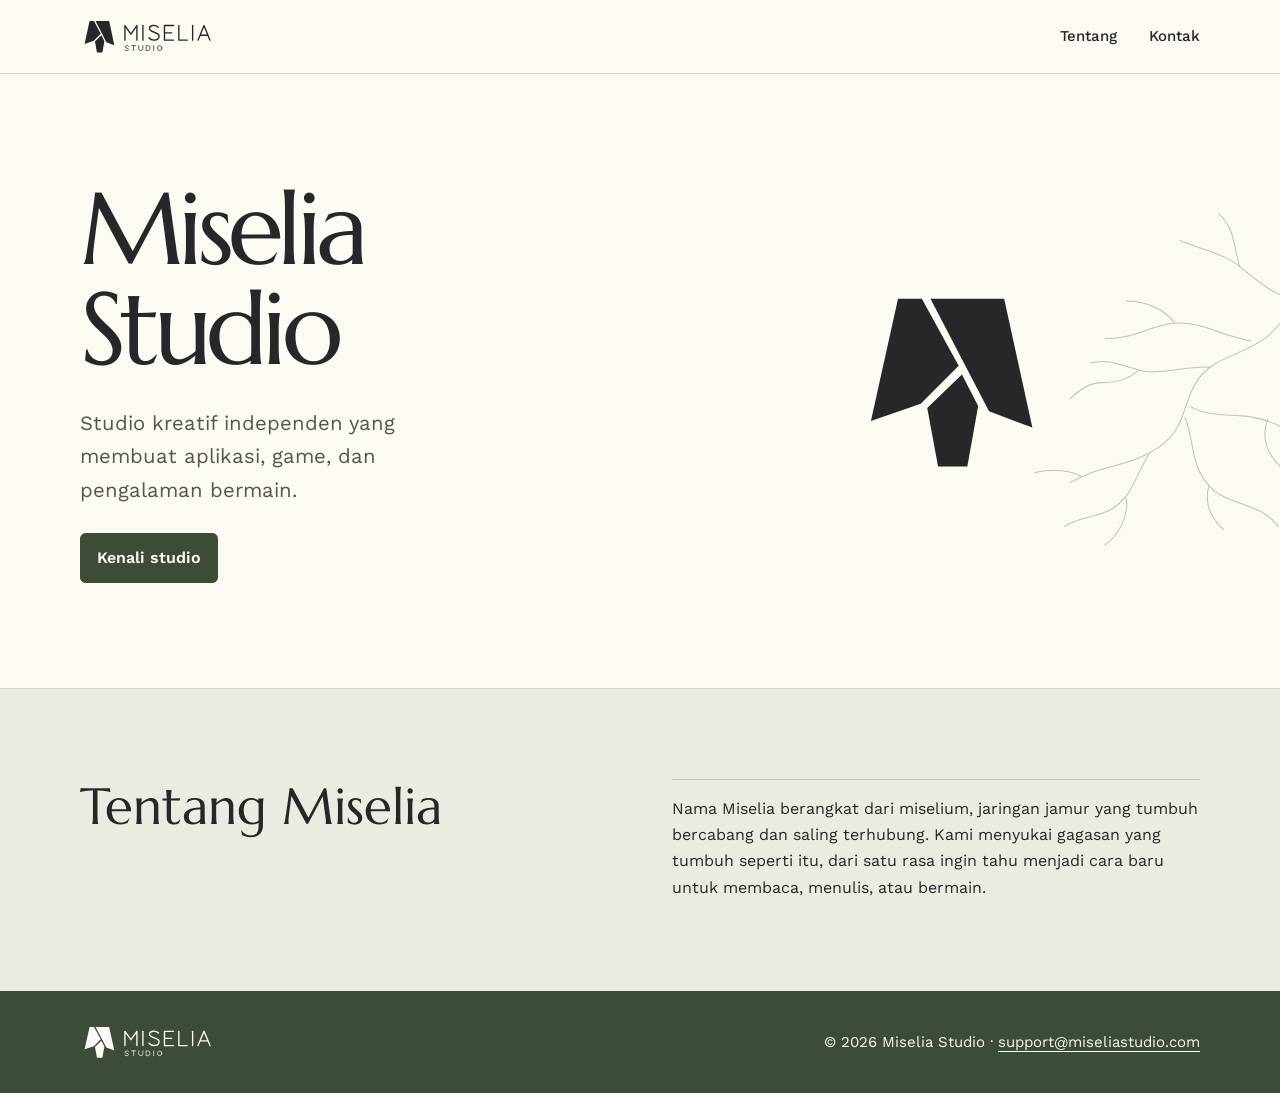
==== commit e98dea32: "Separate studio mark from editorial artwork" ====
--- a/index.html
+++ b/index.html
@@ -31,15 +31,15 @@
       <a class="tombol utama" href="tentang/">Kenali studio</a>
     </div>
     <div class="bidang-merek" aria-hidden="true">
-      <img src="assets/logo/miselia-tunas-180-simbol-gading.svg" alt="" width="64" height="64">
+      <img src="assets/logo/miselia-tunas-180-simbol-arang.svg" alt="" width="64" height="64">
     </div>
   </div>
 </section>
 
-<section class="bagian ringkasan">
+<section class="bagian bidang-lumut ringkasan">
   <div class="wadah dua-kolom">
     <h2>Tentang Miselia</h2>
-    <div>
+    <div class="isi-bidang-lumut">
       <p>Nama Miselia berangkat dari miselium, jaringan jamur yang tumbuh bercabang dan saling terhubung. Kami menyukai gagasan yang tumbuh seperti itu, dari satu rasa ingin tahu menjadi cara baru untuk membaca, menulis, atau bermain.</p>
     </div>
   </div>
--- a/assets/gaya.css
+++ b/assets/gaya.css
@@ -87,31 +87,34 @@
 .produk-kepala:nth-child(1) { background: var(--daun); }
 .beranda .sub { max-width: 31ch; }
 .beranda .tombol { margin-top: .35rem; }
+.beranda {
+  position: relative;
+  isolation: isolate;
+  overflow: clip;
+}
+.beranda::after {
+  content: "";
+  position: absolute;
+  z-index: -1;
+  inset: 0 -3rem 0 auto;
+  width: clamp(8rem, 23vw, 23rem);
+  background: url("img/studio/pola-miselium.svg") right center / contain no-repeat;
+  opacity: .46;
+  pointer-events: none;
+}
 .bidang-merek {
-  position: relative;
   display: grid;
   place-items: center;
   min-height: clamp(18rem, 36vw, 30rem);
-  isolation: isolate;
-  border-radius: 46% 46% .4rem .4rem;
-  background: var(--hijau);
 }
-.bidang-merek::before, .bidang-merek::after {
-  position: absolute;
-  z-index: -1;
-  content: "";
-  border: 1px solid #fcfaf755;
-  border-radius: inherit;
-}
-.bidang-merek::before { inset: 6%; }
-.bidang-merek::after { inset: 11%; }
 .bidang-merek img { width: clamp(7rem, 17vw, 13rem); }
 .profil-studio { padding-block: clamp(3rem, 8vw, 7rem); }
 .profil-studio p { max-width: 63ch; }
 
 .lencana { display: inline-block; padding: .2rem .65rem; border: 1px solid currentColor; border-radius: 100vw; font-size: .875rem; }
 a:hover { text-decoration-thickness: 2px; }
-.ringkasan { background: #efece0; }
+.bidang-lumut { background: #e9ede1; }
+.isi-bidang-lumut { border-top: 1px solid #b9c3ad; padding-top: 1rem; }
 .ringkasan p { max-width: 56ch; margin: 0; }
 
 .ikon { width: 4.5rem; border-radius: 22%; margin-bottom: 1rem; }
@@ -143,6 +146,7 @@
 
 @media (max-width: 48rem) {
   .pembuka, .dua-kolom { grid-template-columns: 1fr; }
+  .beranda::after { inset-block-start: auto; height: 14rem; }
   .bidang-merek { min-height: 14rem; margin-top: .75rem; }
   .galeri { grid-template-columns: repeat(2, minmax(0, 1fr)); }
 }
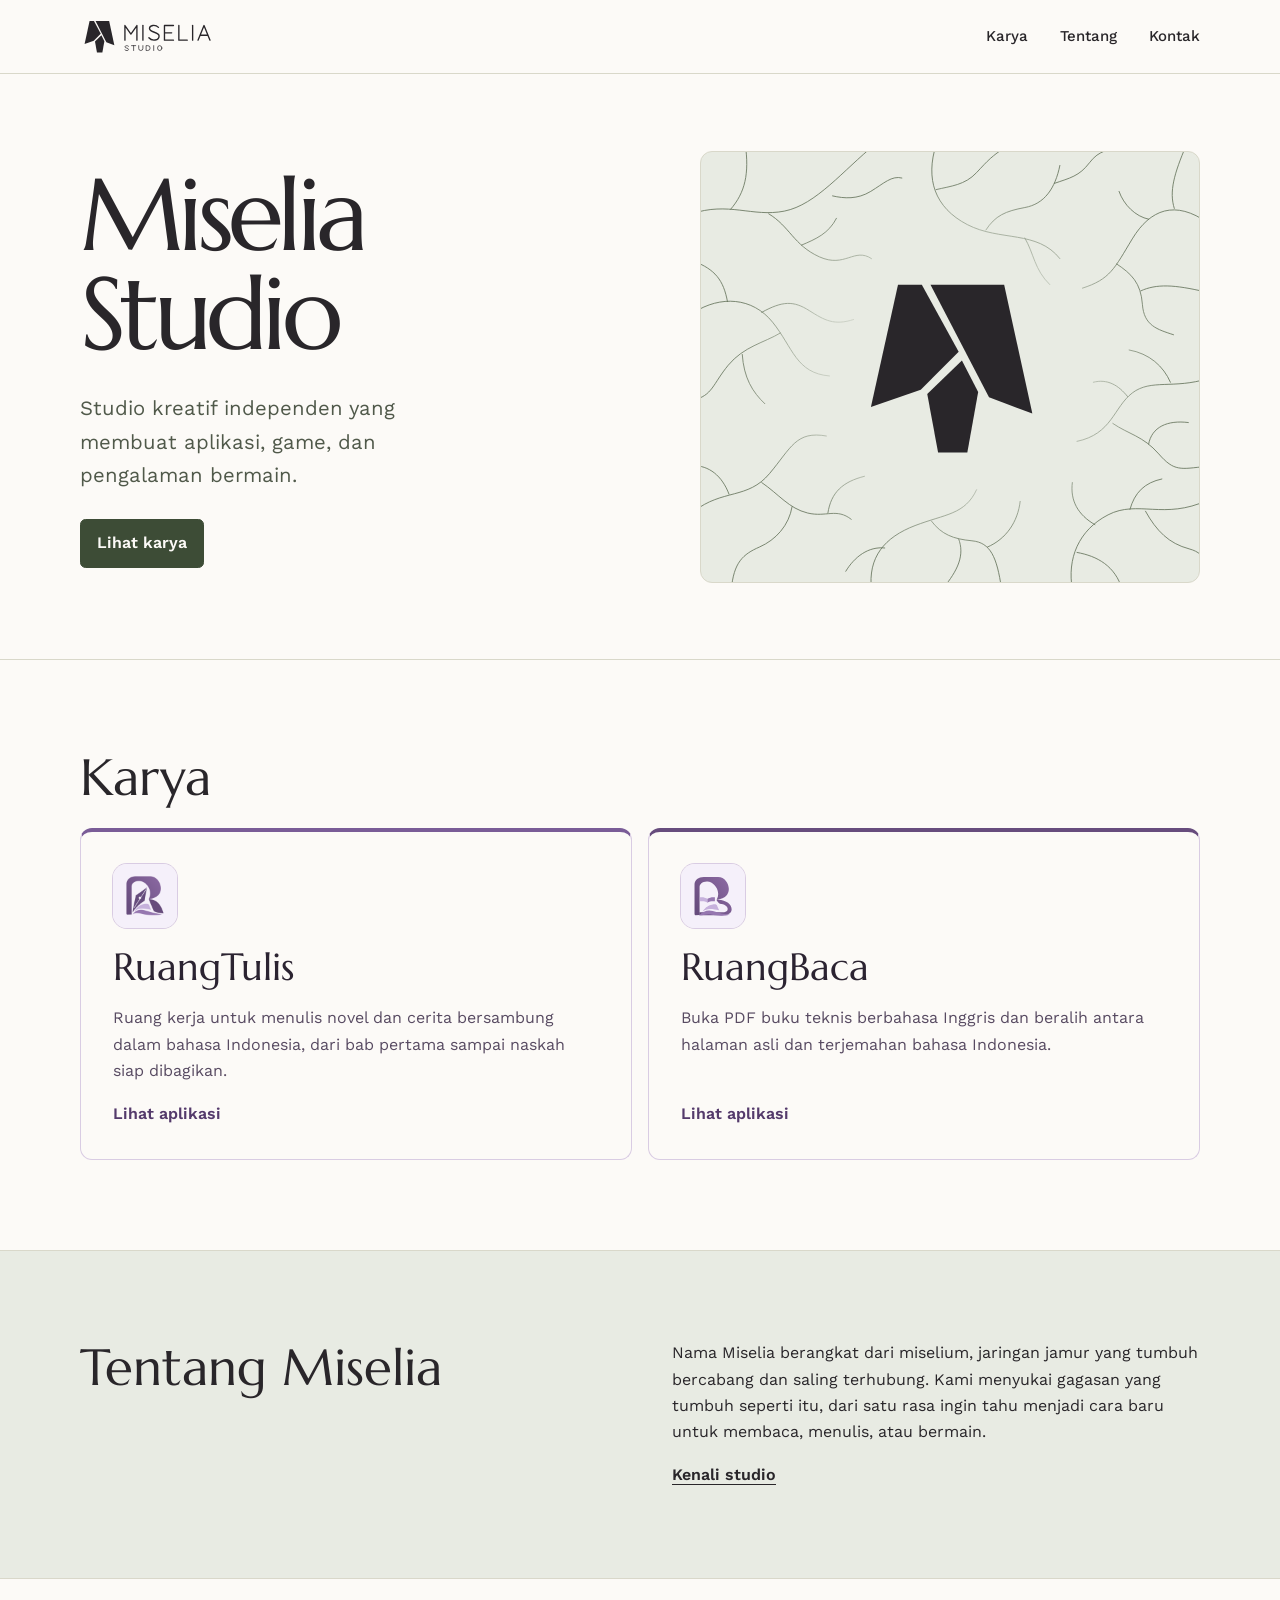
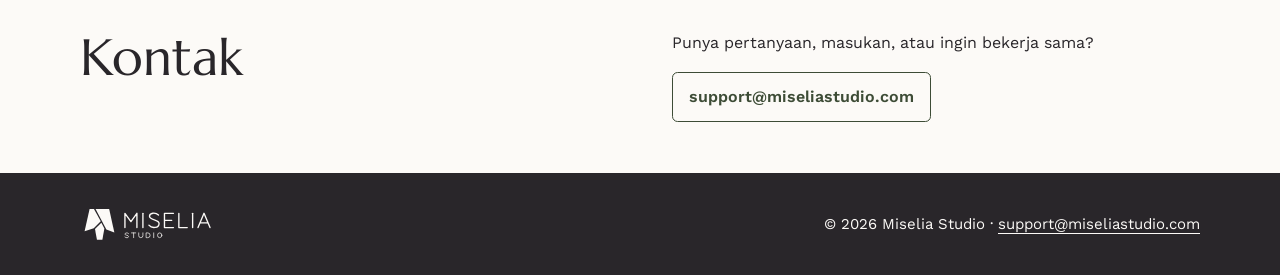
==== commit 35aeec18: "Apply Miselia Studio redesign to index.html" ====
--- a/index.html
+++ b/index.html
@@ -9,17 +9,17 @@
 <meta property="og:description" content="Studio kreatif independen yang membuat aplikasi, game, dan pengalaman bermain.">
 <link rel="canonical" href="https://miseliastudio.com/">
 <meta property="og:url" content="https://miseliastudio.com/">
-<meta name="theme-color" content="#f8f5ee">
+<meta name="theme-color" content="#fcfaf7">
 <link rel="icon" type="image/svg+xml" href="assets/logo/miselia-tunas-180-favicon.svg">
 <link rel="icon" type="image/png" href="assets/logo/miselia-tunas-180-favicon.png">
 <link rel="preload" href="assets/font/marcellus-latin-400-normal.woff2" as="font" type="font/woff2" crossorigin>
-<link rel="stylesheet" href="assets/gaya.css">
+<link rel="stylesheet" href="assets/gaya.css?v=7">
 </head>
-<body class="laman-studio">
+<body class="laman-studio laman-beranda">
 <a class="lewati" href="#konten">Langsung ke konten</a>
 <header class="kepala"><div class="wadah">
-<a class="logo" href="./" aria-label="Miselia Studio, beranda"><img src="assets/logo/miselia-tunas-180-horizontal-arang.svg" alt="Miselia Studio" width="222" height="64"></a>
-<nav class="nav" aria-label="Utama"><a href="tentang/">Tentang</a><a href="tentang/#kontak">Kontak</a></nav>
+<a class="logo" href="#konten" aria-label="Miselia Studio, beranda"><img src="assets/logo/miselia-tunas-180-horizontal-arang.svg" alt="Miselia Studio" width="222" height="64"></a>
+<nav class="nav" aria-label="Utama"><a href="#karya">Karya</a><a href="#tentang">Tentang</a><a href="#kontak">Kontak</a></nav>
 </div></header>
 <main id="konten" tabindex="-1">
 
@@ -28,19 +28,104 @@
     <div>
       <h1>Miselia Studio</h1>
       <p class="sub">Studio kreatif independen yang membuat aplikasi, game, dan pengalaman bermain.</p>
-      <a class="tombol utama" href="tentang/">Kenali studio</a>
+      <a class="tombol utama" href="#karya">Lihat karya</a>
     </div>
     <div class="bidang-merek" aria-hidden="true">
+      <svg class="tekstur-miselium" focusable="false" xmlns="http://www.w3.org/2000/svg" viewBox="0 0 640 480" preserveAspectRatio="none">
+        <defs>
+          <radialGradient id="kerapatan">
+            <stop offset=".27" stop-color="#000"/>
+            <stop offset=".54" stop-color="#555"/>
+            <stop offset=".87" stop-color="#fff"/>
+          </radialGradient>
+          <mask id="ruang-tengah" maskUnits="userSpaceOnUse" x="0" y="0" width="640" height="480">
+            <rect width="640" height="480" fill="url(#kerapatan)"/>
+          </mask>
+        </defs>
+        <g mask="url(#ruang-tengah)" fill="none" stroke="#65745b" stroke-width="1" stroke-linecap="round">
+          <path pathLength="1" d="M-12 69C35 55 66 73 107 66S183 20 223-8
+                   M38 64C57 45 62 24 57-8
+                   M87 69C114 83 119 104 152 117S197 106 219 119
+                   M129 104C148 97 164 91 174 74
+                   M169 49C184 52 201 53 218 44S245 26 258 29"/>
+          <path pathLength="1" d="M302-8C288 30 300 62 342 81S432 87 461 119
+                   M302 42C321 38 339 37 354 23S373 5 392-6
+                   M366 87C378 71 391 66 416 62S455 41 461 15
+                   M454 35C474 29 486 27 499 12S524-1 539-8
+                   M416 96C428 114 428 131 448 148"/>
+          <path pathLength="1" d="M651 79C609 53 577 64 554 97S526 142 490 152
+                   M608 63C601 44 608 24 623-7
+                   M575 75C558 72 543 59 537 44
+                   M534 125C553 136 565 146 567 170S586 198 607 204
+                   M565 155C585 147 608 148 647 156"/>
+          <path pathLength="1" d="M-9 179C25 160 66 162 92 190S122 247 165 250
+                   M34 167C29 143 18 131-9 122
+                   M78 179C105 166 119 166 139 177S171 194 196 187
+                   M102 202C81 213 55 217 35 238S15 272-10 277
+                   M53 226C55 252 66 268 82 281"/>
+          <path pathLength="1" d="M651 253C607 265 578 253 554 269S528 315 483 323
+                   M603 257C594 239 576 225 550 221
+                   M548 273C536 260 522 253 504 257
+                   M529 303C549 315 568 317 588 337S616 354 648 351
+                   M575 326C579 307 599 299 626 302"/>
+          <path pathLength="1" d="M-9 401C28 376 60 388 88 359S122 311 161 317
+                   M36 382C27 361 10 350-10 350
+                   M78 369C100 382 113 398 137 403S174 397 193 410
+                   M117 396C113 417 96 433 75 441S42 458 39 488
+                   M163 403C167 380 182 368 210 362"/>
+          <path pathLength="1" d="M219 489C214 452 236 430 275 417S339 405 354 377
+                   M236 442C215 440 197 452 186 468
+                   M296 412C309 427 324 432 348 434S380 452 386 487
+                   M331 432C339 450 330 467 311 487
+                   M368 441C392 432 407 413 410 390"/>
+          <path pathLength="1" d="M477 488C470 454 485 422 523 405S595 411 650 389
+                   M506 416C484 405 474 389 477 369
+                   M551 399C557 380 570 369 592 365
+                   M571 401C585 423 601 437 627 443S647 464 651 480
+                   M483 447C509 451 532 462 541 488"/>
+        </g>
+      </svg>
       <img src="assets/logo/miselia-tunas-180-simbol-arang.svg" alt="" width="64" height="64">
     </div>
   </div>
 </section>
 
-<section class="bagian bidang-lumut ringkasan">
+<section class="bagian" id="karya" aria-labelledby="judul-karya">
+  <div class="wadah">
+    <h2 id="judul-karya">Karya</h2>
+    <div class="kumpulan-kartu-aplikasi">
+      <a class="kartu-aplikasi tema-ruangtulis" href="ruangtulis/index.html" aria-labelledby="nama-ruangtulis lihat-ruangtulis">
+        <img src="assets/img/ruangtulis/ikon.png" alt="" width="64" height="64">
+        <h3 id="nama-ruangtulis">RuangTulis</h3>
+        <p>Ruang kerja untuk menulis novel dan cerita bersambung dalam bahasa Indonesia, dari bab pertama sampai naskah siap dibagikan.</p>
+        <span class="aksi-kartu-aplikasi" id="lihat-ruangtulis">Lihat aplikasi</span>
+      </a>
+      <a class="kartu-aplikasi tema-ruangbaca" href="ruangbaca/index.html" aria-labelledby="nama-ruangbaca lihat-ruangbaca">
+        <img src="assets/img/ruangbaca/ikon.svg" alt="" width="64" height="64">
+        <h3 id="nama-ruangbaca">RuangBaca</h3>
+        <p>Buka PDF buku teknis berbahasa Inggris dan beralih antara halaman asli dan terjemahan bahasa Indonesia.</p>
+        <span class="aksi-kartu-aplikasi" id="lihat-ruangbaca">Lihat aplikasi</span>
+      </a>
+    </div>
+  </div>
+</section>
+
+<section class="bagian bidang-lumut ringkasan" id="tentang">
   <div class="wadah dua-kolom">
     <h2>Tentang Miselia</h2>
     <div class="isi-bidang-lumut">
       <p>Nama Miselia berangkat dari miselium, jaringan jamur yang tumbuh bercabang dan saling terhubung. Kami menyukai gagasan yang tumbuh seperti itu, dari satu rasa ingin tahu menjadi cara baru untuk membaca, menulis, atau bermain.</p>
+      <a class="tautan-tentang" href="tentang/index.html">Kenali studio</a>
+    </div>
+  </div>
+</section>
+
+<section class="bagian" id="kontak">
+  <div class="wadah dua-kolom">
+    <h2>Kontak</h2>
+    <div>
+      <p>Punya pertanyaan, masukan, atau ingin bekerja sama?</p>
+      <a class="tombol" href="mailto:support@miseliastudio.com">support@miseliastudio.com</a>
     </div>
   </div>
 </section>
--- a/assets/gaya.css
+++ b/assets/gaya.css
@@ -8,8 +8,7 @@
   --kertas: #f8f5ee;
   --redup: #4b574e;
   --garis: #c9cec4;
-  --hijau: #243b30;
-  --daun: #e0eadb;
+  --aksen: #243b30;
   --pasir: #f1dfc9;
   --lebar: 76rem;
 }
@@ -40,7 +39,7 @@
   top: 1rem;
   left: 1rem;
   transform: translateY(-200%);
-  background: var(--hijau);
+  background: var(--aksen);
   color: white;
   padding: .65rem 1rem;
 }
@@ -70,7 +69,7 @@
 .laman-studio {
   --kertas: #fcfaf3;
   --tinta: #29262a;
-  --hijau: #3d4c36;
+  --aksen: #3d4c36;
   --redup: #50594a;
   --garis: #d9d8ca;
 }
@@ -84,23 +83,53 @@
 }
 .sub, .makna { max-width: 42ch; color: var(--redup); font-size: clamp(1.08rem, 2vw, 1.27rem); }
 .produk-kepala p { max-width: 66ch; }
-.produk-kepala:nth-child(1) { background: var(--daun); }
+.laman-produk {
+  --kertas: #faf7fc;
+  --tinta: #2b2331;
+  --redup: #584b62;
+  --garis: #d9cce3;
+  --permukaan-produk: #f5f0fa;
+  --sorotan-produk: #eae0f3;
+}
+.tema-ruangtulis { --aksen: #7a5c97; }
+.tema-ruangbaca { --aksen: #674c7d; }
+.laman-produk .kepala { background: var(--permukaan-produk); }
+.laman-produk .produk-kepala {
+  background: linear-gradient(110deg, var(--permukaan-produk) 12%, var(--sorotan-produk));
+}
+.laman-produk .lencana { background: var(--kertas); color: var(--aksen); }
+.laman-produk .info { background: var(--sorotan-produk); }
+.laman-produk .nav a[aria-current="page"] { color: var(--aksen); }
+.laman-produk :focus-visible { outline-color: var(--aksen); }
+.catatan-web { margin: 1rem 0 0; color: var(--redup); }
 .beranda .sub { max-width: 31ch; }
 .beranda .tombol { margin-top: .35rem; }
-.beranda {
+.beranda, .bidang-lumut {
   position: relative;
   isolation: isolate;
   overflow: clip;
 }
-.beranda::after {
+.beranda::after, .bidang-lumut::after {
   content: "";
   position: absolute;
   z-index: -1;
+  background: url("img/studio/pola-miselium.svg") right center / contain no-repeat;
+  pointer-events: none;
+}
+.beranda::after {
   inset: 0 -3rem 0 auto;
   width: clamp(8rem, 23vw, 23rem);
-  background: url("img/studio/pola-miselium.svg") right center / contain no-repeat;
   opacity: .46;
-  pointer-events: none;
+}
+.bidang-lumut::after {
+  inset: auto -3rem -2rem auto;
+  width: clamp(8rem, 15vw, 16rem);
+  height: clamp(8rem, 16vw, 17rem);
+  opacity: .28;
+}
+.ringkasan::after {
+  inset-inline: -3rem auto;
+  transform: scaleX(-1);
 }
 .bidang-merek {
   display: grid;
@@ -110,6 +139,36 @@
 .bidang-merek img { width: clamp(7rem, 17vw, 13rem); }
 .profil-studio { padding-block: clamp(3rem, 8vw, 7rem); }
 .profil-studio p { max-width: 63ch; }
+.aplikasi-studio { margin-top: clamp(2.5rem, 6vw, 4rem); }
+.kumpulan-kartu-aplikasi {
+  display: grid;
+  grid-template-columns: repeat(auto-fit, minmax(min(100%, 17rem), 1fr));
+  gap: 1rem;
+}
+.kartu-aplikasi {
+  display: flex;
+  flex-direction: column;
+  align-items: flex-start;
+  padding: clamp(1.25rem, 4vw, 2rem);
+  border: 1px solid #d9cce3;
+  border-top: .25rem solid var(--aksen);
+  border-radius: .75rem;
+  color: #2b2331;
+  text-decoration: none;
+}
+.kartu-aplikasi.tema-ruangtulis { background: #f3edf8; }
+.kartu-aplikasi.tema-ruangbaca { background: #eae0f3; }
+.kartu-aplikasi img {
+  width: 4rem;
+  border-radius: 22%;
+  box-shadow: 0 0 0 1px #d9cce3;
+  margin-bottom: 1.15rem;
+}
+.kartu-aplikasi p { color: #584b62; }
+.aksi-kartu-aplikasi { margin-top: auto; color: #543a6b; font-weight: 600; }
+.kartu-aplikasi:is(:hover, :focus-visible) { border-color: var(--aksen); }
+.kartu-aplikasi:is(:hover, :focus-visible) .aksi-kartu-aplikasi { text-decoration: underline; }
+.kartu-aplikasi:focus-visible { outline-color: var(--aksen); }
 
 .lencana { display: inline-block; padding: .2rem .65rem; border: 1px solid currentColor; border-radius: 100vw; font-size: .875rem; }
 a:hover { text-decoration-thickness: 2px; }
@@ -133,20 +192,87 @@
   max-width: 100%;
   overflow-wrap: anywhere;
   padding: .66rem 1rem;
-  border: 1px solid var(--hijau);
+  border: 1px solid var(--aksen);
   border-radius: .35rem;
-  color: var(--hijau);
+  color: var(--aksen);
   text-decoration: none;
   font-weight: 600;
 }
-.tombol.utama { background: var(--hijau); color: var(--kertas); }
+.tombol.utama { background: var(--aksen); color: var(--kertas); }
 .tombol:hover { text-decoration: underline; }
-.kaki { background: var(--hijau); color: var(--kertas); padding-block: 2rem; }
+.kaki { background: #29262a; color: #fcfaf7; padding-block: 2rem; }
+.kaki :focus-visible { outline-color: #fcfaf7; }
 .kaki p { margin: 0; font-size: .9375rem; }
 
 @media (max-width: 48rem) {
   .pembuka, .dua-kolom { grid-template-columns: 1fr; }
   .beranda::after { inset-block-start: auto; height: 14rem; }
+  .bidang-lumut::after { inset-inline-end: -2.75rem; inset-block-end: -.75rem; opacity: .23; }
+  .ringkasan::after { inset-inline: -2.75rem auto; }
   .bidang-merek { min-height: 14rem; margin-top: .75rem; }
   .galeri { grid-template-columns: repeat(2, minmax(0, 1fr)); }
 }
+
+.laman-beranda {
+  --kertas: #fcfaf7;
+  --lumut-pucat: #e8ebe3;
+}
+.laman-beranda .beranda::after,
+.laman-beranda .ringkasan::after { content: none; }
+.laman-beranda .bidang-merek {
+  min-height: clamp(12rem, 35vw, 27rem);
+  margin: 0;
+  border: 1px solid var(--garis);
+  border-radius: .75rem;
+  position: relative;
+  isolation: isolate;
+  overflow: clip;
+  background: var(--lumut-pucat);
+}
+.laman-beranda .kartu-aplikasi { background: var(--kertas); }
+.laman-beranda .bidang-lumut { background: var(--lumut-pucat); }
+.laman-beranda .tautan-tentang {
+  display: inline-block;
+  margin-top: 1rem;
+  font-weight: 600;
+}
+
+@media (max-width: 30rem) {
+  .kepala .wadah { gap: .25rem 1rem; }
+  .laman-beranda .beranda { padding-top: 2rem; }
+}
+
+.laman-beranda .ringkasan h2 { margin-bottom: 0; }
+.laman-beranda .ringkasan .isi-bidang-lumut {
+  border-top: 0;
+  padding-top: 0;
+}
+.laman-beranda #kontak { padding-block: clamp(2rem, 4vw, 3.25rem); }
+
+@media (max-width: 25rem) {
+  .kepala .nav { width: 100%; }
+  .nav a { min-height: 2.75rem; }
+}
+
+.tekstur-miselium {
+  position: absolute;
+  z-index: -1;
+  inset: 0;
+  width: 100%;
+  height: 100%;
+  pointer-events: none;
+}
+
+@media (prefers-reduced-motion: no-preference) {
+  .tekstur-miselium path {
+    stroke-dasharray: 1 1;
+    animation: tumbuh-miselium 1.65s ease-in-out both;
+  }
+  .tekstur-miselium path:nth-child(2n) { animation-delay: .2s; }
+  .tekstur-miselium path:nth-child(3n) { animation-delay: .35s; }
+}
+
+@keyframes tumbuh-miselium {
+  from { stroke-dashoffset: 1; }
+  to { stroke-dashoffset: 0; }
+}
